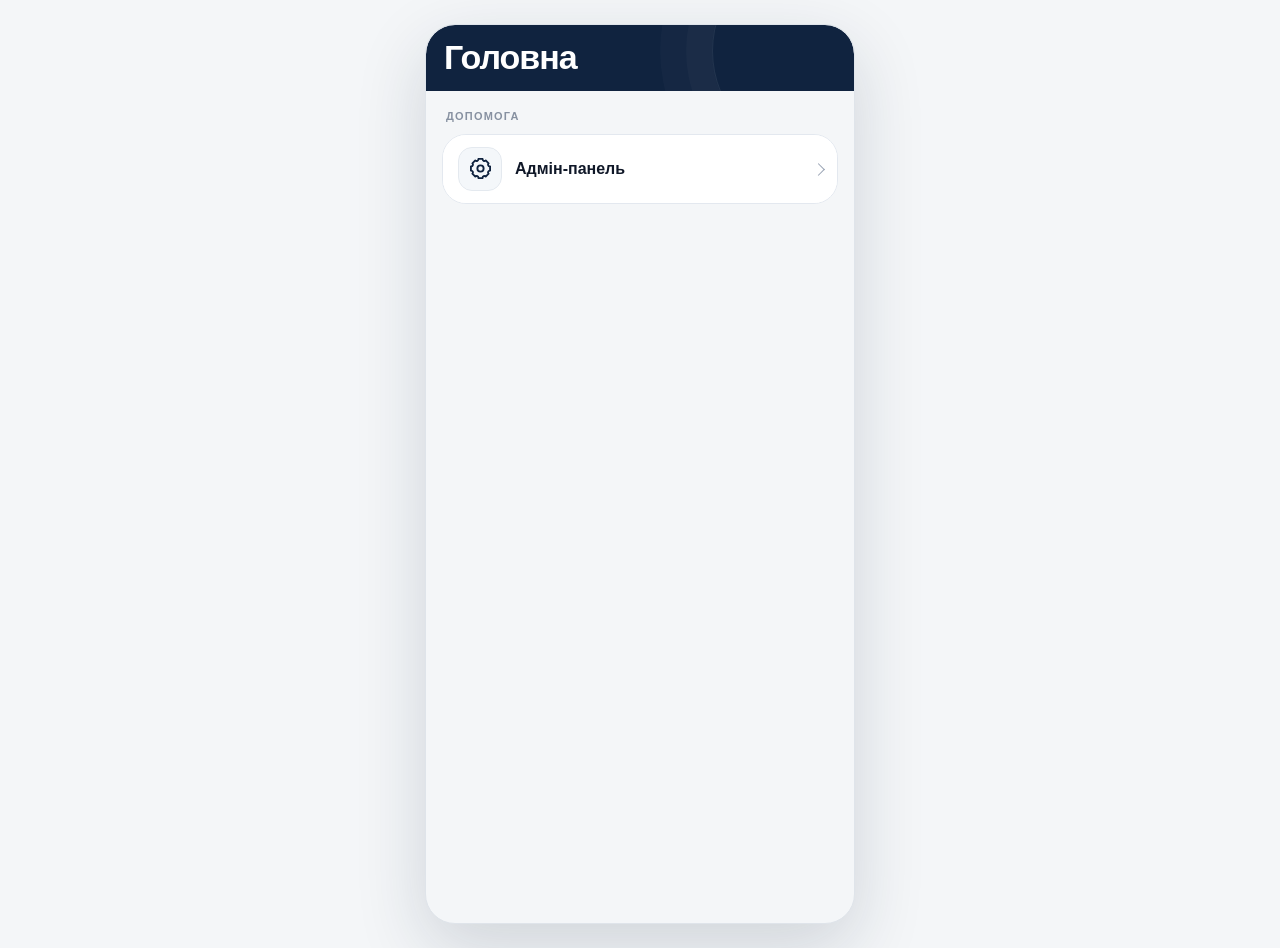
==== tests/fixtures/admin_preview.html @ eef3f726 "feat(admin): clarify navigation and access management 🤖 Generated with Codex  Co-Authored-By: Codex " ====
<!doctype html>
<html lang="uk">
<head>
  <meta charset="utf-8">
  <meta name="viewport" content="width=device-width, initial-scale=1">
  <title>Перевірка адмінпанелі · тестові дані</title>
  <link rel="stylesheet" href="/static/styles.css?v=20261014-admin-clarity-01">
</head>
<body>
  <div class="app" id="app">
    <button id="back-button" hidden></button>
    <span id="app-title" hidden></span><span id="app-subtitle" hidden></span><span id="app-eyebrow" hidden></span>
    <section id="messages-panel" class="messages" role="status" aria-live="polite" hidden></section>
    <main id="main-panel" class="screen"></main>
  </div>
  <template id="empty-state-template"><p>Завантажуємо…</p></template>
  <script type="module" src="./admin_preview.js"></script>
</body>
</html>
---- static/styles.css ----
@import url("/static/styles/tokens.css?v=20260523-cases-search-02");
@import url("/static/styles/base.css?v=20260523-cases-search-02");
@import url("/static/styles/layout.css?v=20260523-cases-search-02");
@import url("/static/styles/components.css?v=20261009-remove-language-01");
@import url("/static/styles/responsive.css?v=20260523-cases-search-02");
@import url("/static/styles/prototype.css?v=20260923-testing-labels-14");
@import url("/static/styles/admin.css?v=20261014-admin-clarity-01");
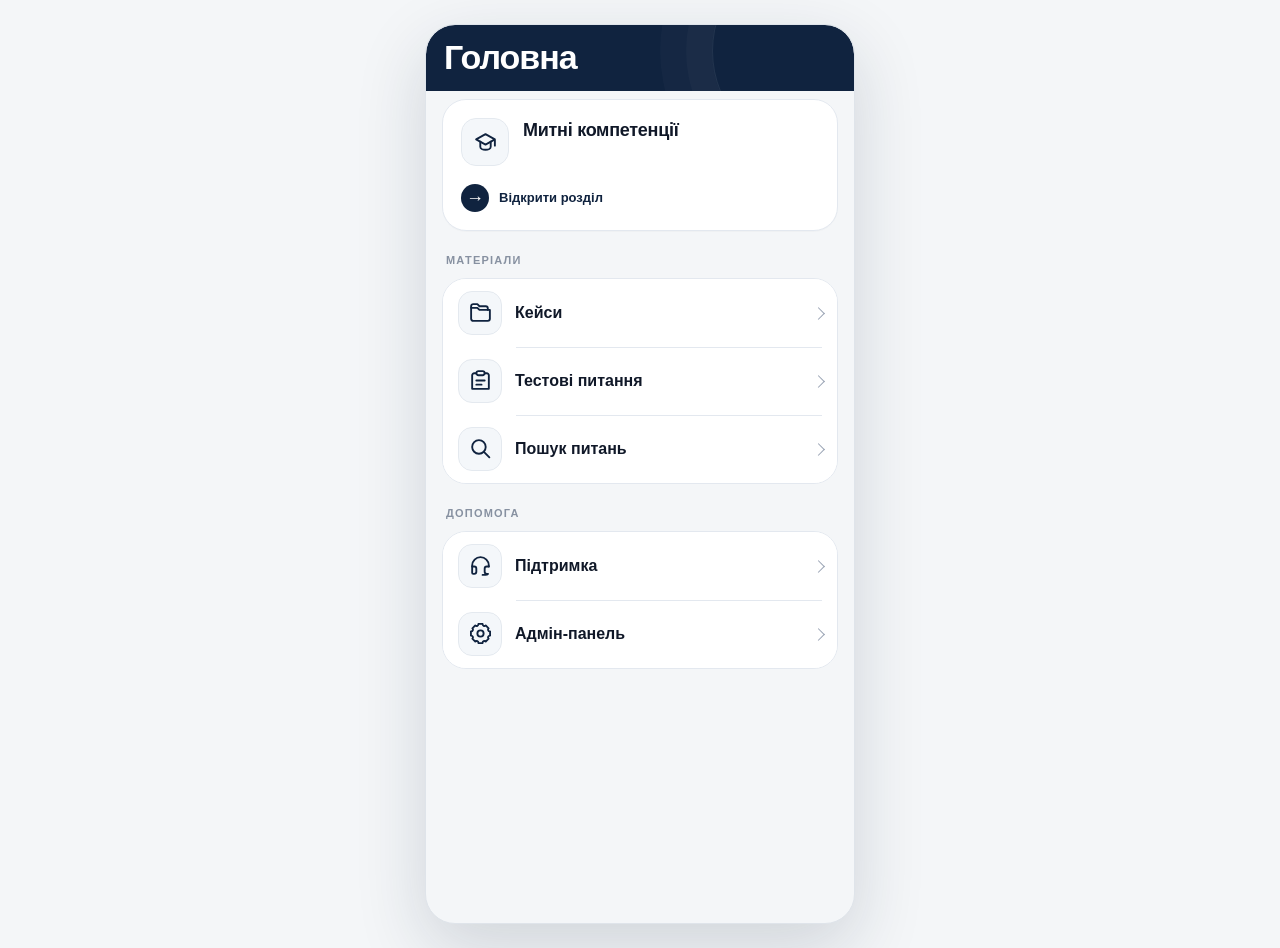
==== commit be8c75a0: "feat(admin): rebuild workspace and protect purchase records 🤖 Generated with Codex  Co-Authored-By: " ====
--- a/tests/fixtures/admin_preview.html
+++ b/tests/fixtures/admin_preview.html
@@ -4,7 +4,7 @@
   <meta charset="utf-8">
   <meta name="viewport" content="width=device-width, initial-scale=1">
   <title>Перевірка адмінпанелі · тестові дані</title>
-  <link rel="stylesheet" href="/static/styles.css?v=20261014-admin-clarity-01">
+  <link rel="stylesheet" href="/static/styles.css?v=20261014-admin-workspace-01">
 </head>
 <body>
   <div class="app" id="app">
@@ -14,6 +14,6 @@
     <main id="main-panel" class="screen"></main>
   </div>
   <template id="empty-state-template"><p>Завантажуємо…</p></template>
-  <script type="module" src="./admin_preview.js"></script>
+  <script type="module" src="./admin_workspace_preview.js"></script>
 </body>
 </html>
--- a/static/styles.css
+++ b/static/styles.css
@@ -4,4 +4,5 @@
 @import url("/static/styles/components.css?v=20261009-remove-language-01");
 @import url("/static/styles/responsive.css?v=20260523-cases-search-02");
 @import url("/static/styles/prototype.css?v=20260923-testing-labels-14");
-@import url("/static/styles/admin.css?v=20261014-admin-clarity-01");
+@import url("/static/styles/admin.css?v=20261014-admin-workspace-01");
+@import url("/static/styles/admin_workspace.css?v=20261014-admin-workspace-01");
